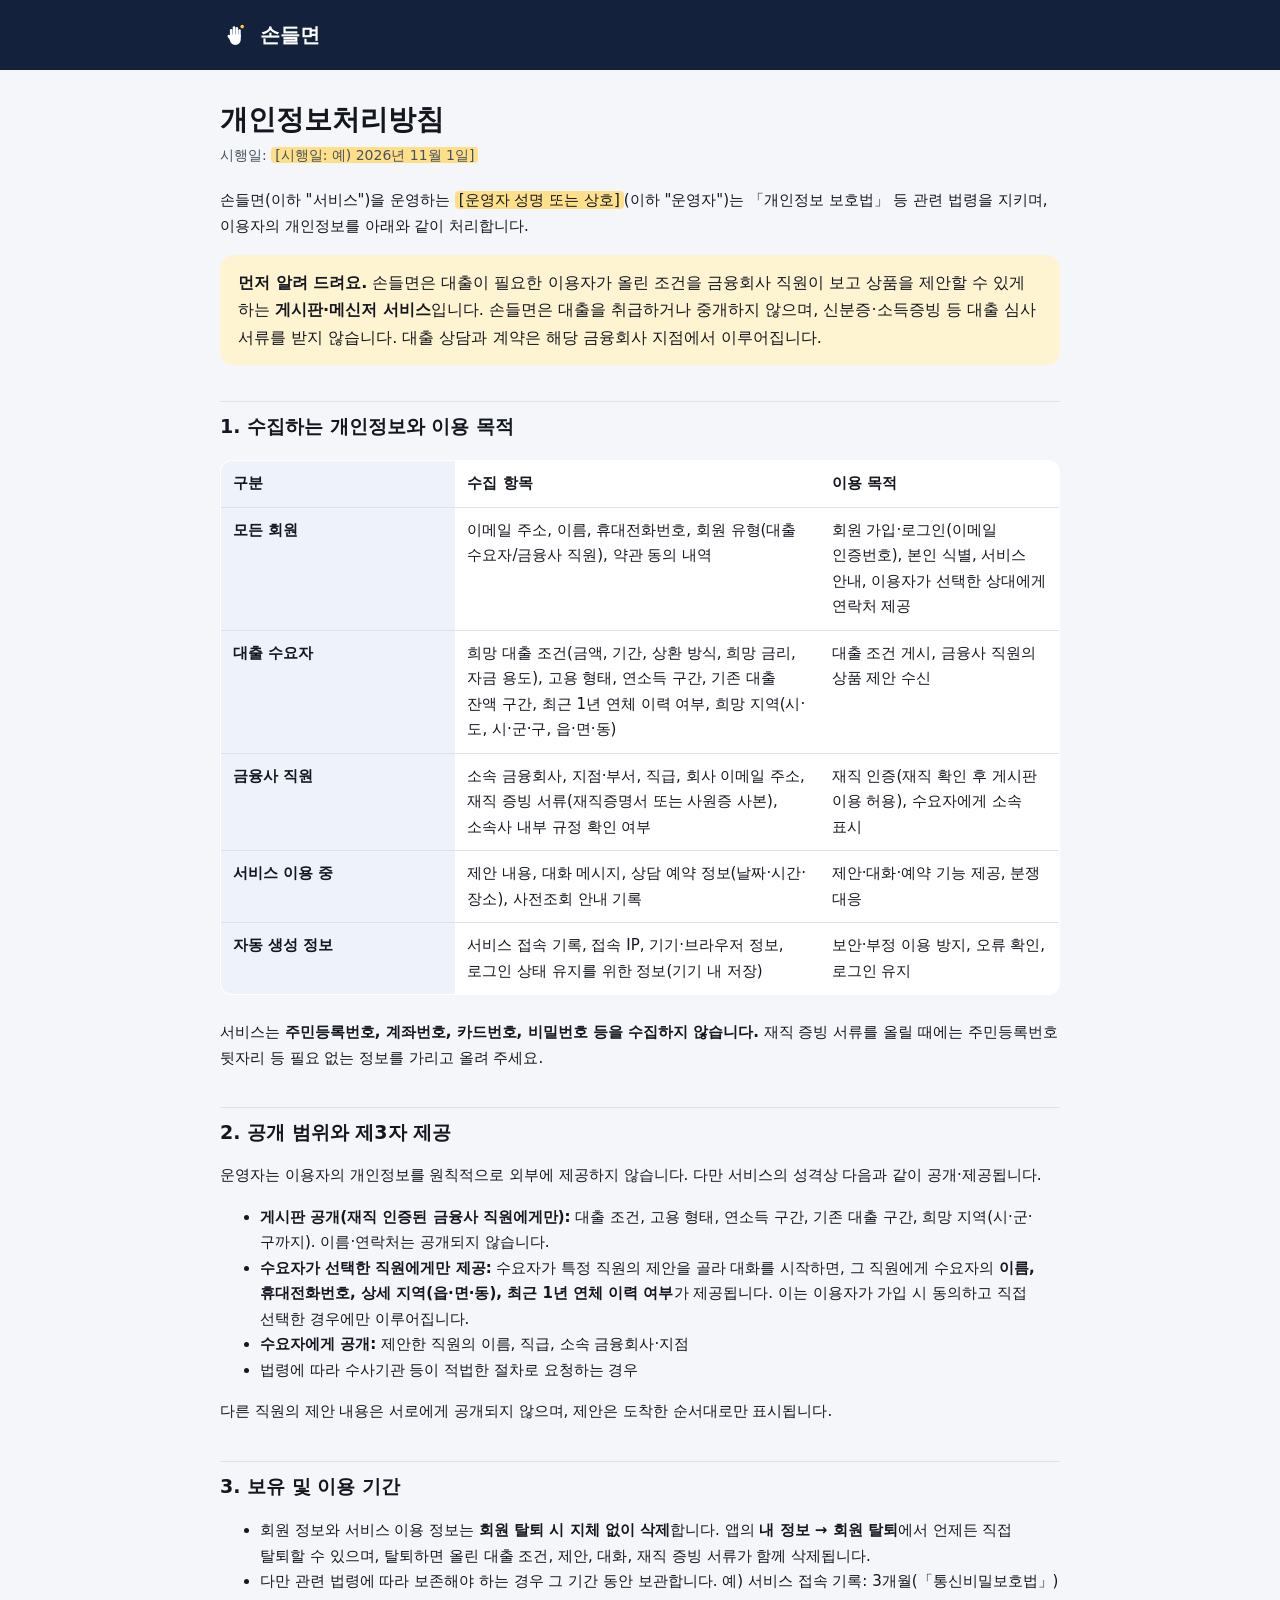
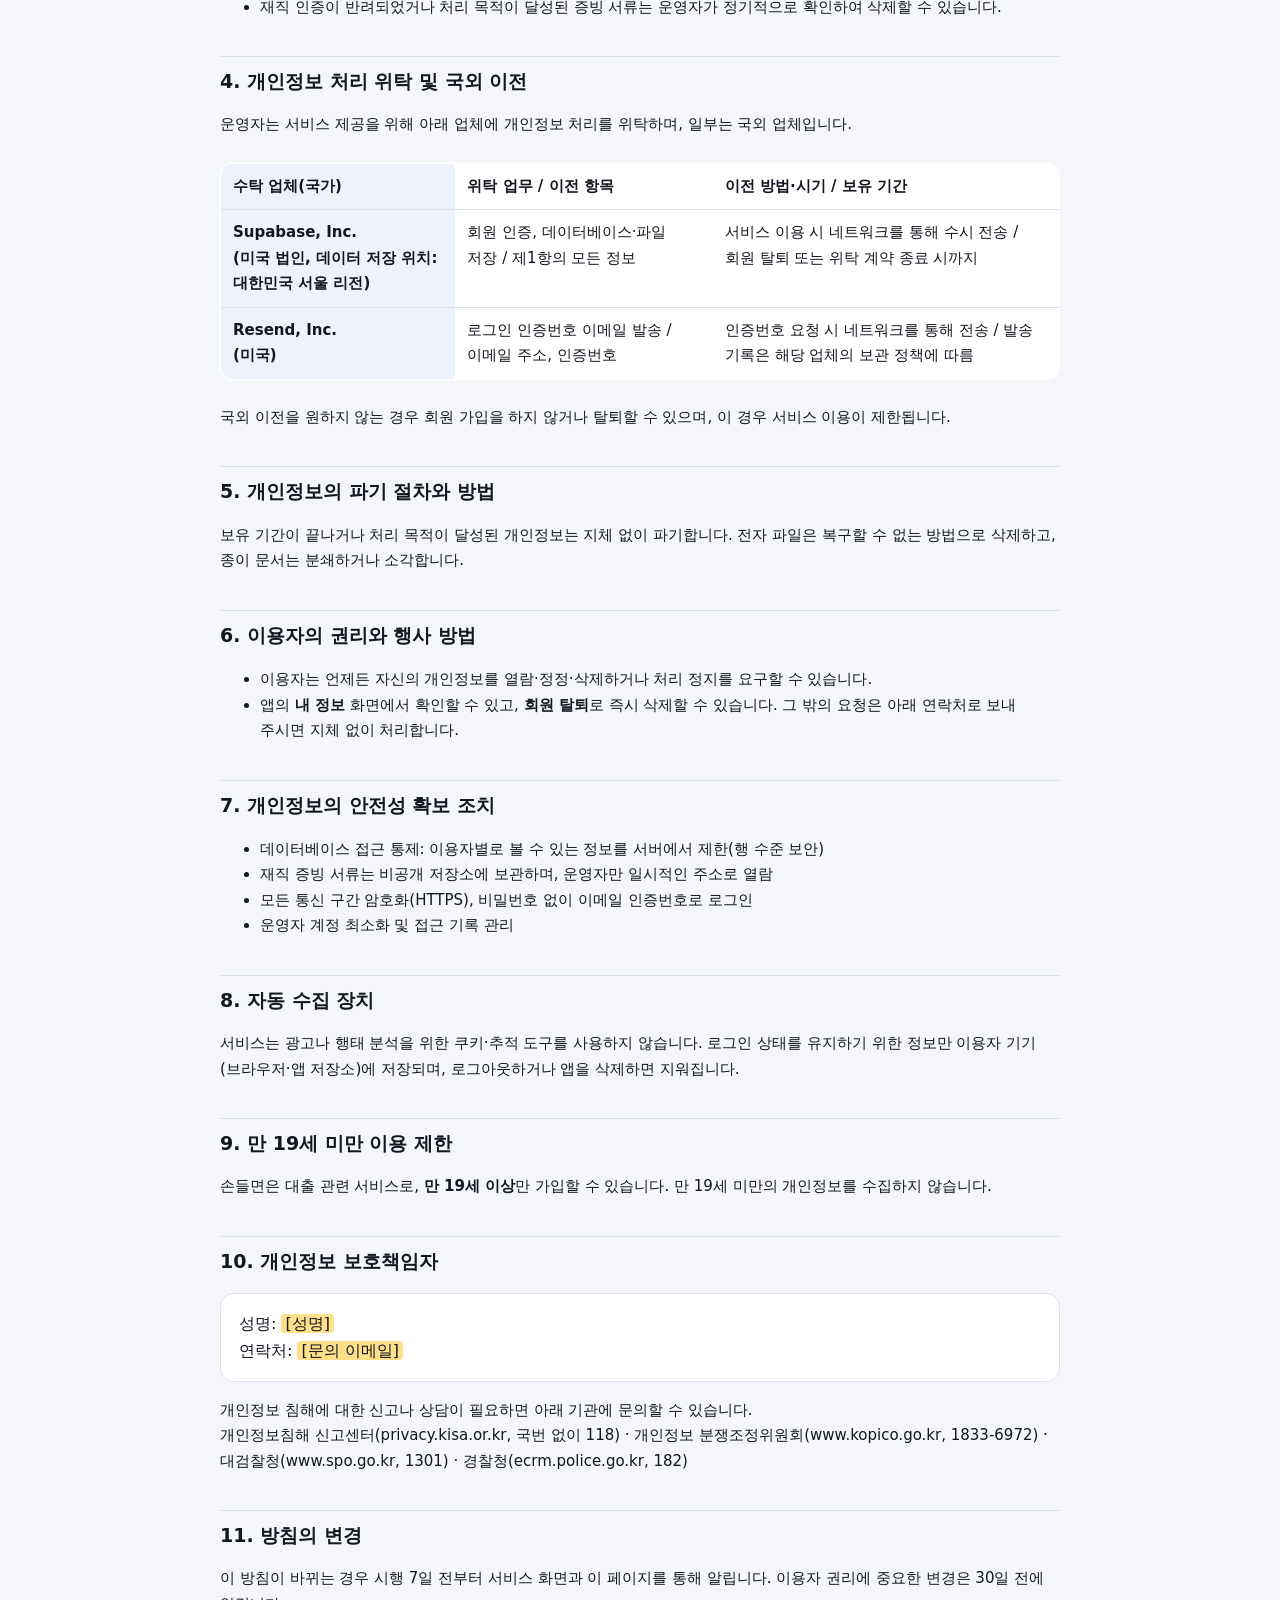
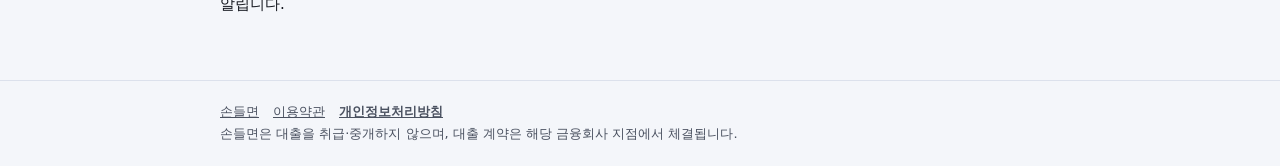
==== privacy.html @ fdf521c5 "손들면 홈페이지: 소개, 개인정보처리방침, 이용약관 Co-Authored-By: Claude Opus 5.5 <noreply@anthropic.com> Claude-Session:" ====
<!doctype html>
<html lang="ko">
<head>
<meta charset="utf-8">
<meta name="viewport" content="width=device-width, initial-scale=1">
<title>개인정보처리방침 — 손들면</title>
<link rel="icon" href="favicon.svg" type="image/svg+xml">
<link rel="stylesheet" href="style.css">
</head>
<body>
<header class="top"><div class="in"><a href="./"><img src="assets/symbol-white.svg" alt="">손들면</a></div></header>
<main>
<h1>개인정보처리방침</h1>
<p class="meta">시행일: <span class="ph">[시행일: 예) 2026년 11월 1일]</span></p>

<p>손들면(이하 "서비스")을 운영하는 <span class="ph">[운영자 성명 또는 상호]</span>(이하 "운영자")는 「개인정보 보호법」 등 관련 법령을 지키며, 이용자의 개인정보를 아래와 같이 처리합니다.</p>

<div class="note"><b>먼저 알려 드려요.</b> 손들면은 대출이 필요한 이용자가 올린 조건을 금융회사 직원이 보고 상품을 제안할 수 있게 하는 <b>게시판·메신저 서비스</b>입니다. 손들면은 대출을 취급하거나 중개하지 않으며, 신분증·소득증빙 등 대출 심사 서류를 받지 않습니다. 대출 상담과 계약은 해당 금융회사 지점에서 이루어집니다.</div>

<h2>1. 수집하는 개인정보와 이용 목적</h2>
<div class="tbl"><table>
<tr><th>구분</th><td><b>수집 항목</b></td><td><b>이용 목적</b></td></tr>
<tr><th>모든 회원</th><td>이메일 주소, 이름, 휴대전화번호, 회원 유형(대출 수요자/금융사 직원), 약관 동의 내역</td><td>회원 가입·로그인(이메일 인증번호), 본인 식별, 서비스 안내, 이용자가 선택한 상대에게 연락처 제공</td></tr>
<tr><th>대출 수요자</th><td>희망 대출 조건(금액, 기간, 상환 방식, 희망 금리, 자금 용도), 고용 형태, 연소득 구간, 기존 대출 잔액 구간, 최근 1년 연체 이력 여부, 희망 지역(시·도, 시·군·구, 읍·면·동)</td><td>대출 조건 게시, 금융사 직원의 상품 제안 수신</td></tr>
<tr><th>금융사 직원</th><td>소속 금융회사, 지점·부서, 직급, 회사 이메일 주소, 재직 증빙 서류(재직증명서 또는 사원증 사본), 소속사 내부 규정 확인 여부</td><td>재직 인증(재직 확인 후 게시판 이용 허용), 수요자에게 소속 표시</td></tr>
<tr><th>서비스 이용 중</th><td>제안 내용, 대화 메시지, 상담 예약 정보(날짜·시간·장소), 사전조회 안내 기록</td><td>제안·대화·예약 기능 제공, 분쟁 대응</td></tr>
<tr><th>자동 생성 정보</th><td>서비스 접속 기록, 접속 IP, 기기·브라우저 정보, 로그인 상태 유지를 위한 정보(기기 내 저장)</td><td>보안·부정 이용 방지, 오류 확인, 로그인 유지</td></tr>
</table></div>
<p>서비스는 <b>주민등록번호, 계좌번호, 카드번호, 비밀번호 등을 수집하지 않습니다.</b> 재직 증빙 서류를 올릴 때에는 주민등록번호 뒷자리 등 필요 없는 정보를 가리고 올려 주세요.</p>

<h2>2. 공개 범위와 제3자 제공</h2>
<p>운영자는 이용자의 개인정보를 원칙적으로 외부에 제공하지 않습니다. 다만 서비스의 성격상 다음과 같이 공개·제공됩니다.</p>
<ul>
<li><b>게시판 공개(재직 인증된 금융사 직원에게만):</b> 대출 조건, 고용 형태, 연소득 구간, 기존 대출 구간, 희망 지역(시·군·구까지). 이름·연락처는 공개되지 않습니다.</li>
<li><b>수요자가 선택한 직원에게만 제공:</b> 수요자가 특정 직원의 제안을 골라 대화를 시작하면, 그 직원에게 수요자의 <b>이름, 휴대전화번호, 상세 지역(읍·면·동), 최근 1년 연체 이력 여부</b>가 제공됩니다. 이는 이용자가 가입 시 동의하고 직접 선택한 경우에만 이루어집니다.</li>
<li><b>수요자에게 공개:</b> 제안한 직원의 이름, 직급, 소속 금융회사·지점</li>
<li>법령에 따라 수사기관 등이 적법한 절차로 요청하는 경우</li>
</ul>
<p>다른 직원의 제안 내용은 서로에게 공개되지 않으며, 제안은 도착한 순서대로만 표시됩니다.</p>

<h2>3. 보유 및 이용 기간</h2>
<ul>
<li>회원 정보와 서비스 이용 정보는 <b>회원 탈퇴 시 지체 없이 삭제</b>합니다. 앱의 <b>내 정보 → 회원 탈퇴</b>에서 언제든 직접 탈퇴할 수 있으며, 탈퇴하면 올린 대출 조건, 제안, 대화, 재직 증빙 서류가 함께 삭제됩니다.</li>
<li>다만 관련 법령에 따라 보존해야 하는 경우 그 기간 동안 보관합니다. 예) 서비스 접속 기록: 3개월(「통신비밀보호법」)</li>
<li>재직 인증이 반려되었거나 처리 목적이 달성된 증빙 서류는 운영자가 정기적으로 확인하여 삭제할 수 있습니다.</li>
</ul>

<h2>4. 개인정보 처리 위탁 및 국외 이전</h2>
<p>운영자는 서비스 제공을 위해 아래 업체에 개인정보 처리를 위탁하며, 일부는 국외 업체입니다.</p>
<div class="tbl"><table>
<tr><th>수탁 업체(국가)</th><td><b>위탁 업무 / 이전 항목</b></td><td><b>이전 방법·시기 / 보유 기간</b></td></tr>
<tr><th>Supabase, Inc.<br>(미국 법인, 데이터 저장 위치: 대한민국 서울 리전)</th><td>회원 인증, 데이터베이스·파일 저장 / 제1항의 모든 정보</td><td>서비스 이용 시 네트워크를 통해 수시 전송 / 회원 탈퇴 또는 위탁 계약 종료 시까지</td></tr>
<tr><th>Resend, Inc.<br>(미국)</th><td>로그인 인증번호 이메일 발송 / 이메일 주소, 인증번호</td><td>인증번호 요청 시 네트워크를 통해 전송 / 발송 기록은 해당 업체의 보관 정책에 따름</td></tr>
</table></div>
<p>국외 이전을 원하지 않는 경우 회원 가입을 하지 않거나 탈퇴할 수 있으며, 이 경우 서비스 이용이 제한됩니다.</p>

<h2>5. 개인정보의 파기 절차와 방법</h2>
<p>보유 기간이 끝나거나 처리 목적이 달성된 개인정보는 지체 없이 파기합니다. 전자 파일은 복구할 수 없는 방법으로 삭제하고, 종이 문서는 분쇄하거나 소각합니다.</p>

<h2>6. 이용자의 권리와 행사 방법</h2>
<ul>
<li>이용자는 언제든 자신의 개인정보를 열람·정정·삭제하거나 처리 정지를 요구할 수 있습니다.</li>
<li>앱의 <b>내 정보</b> 화면에서 확인할 수 있고, <b>회원 탈퇴</b>로 즉시 삭제할 수 있습니다. 그 밖의 요청은 아래 연락처로 보내 주시면 지체 없이 처리합니다.</li>
</ul>

<h2>7. 개인정보의 안전성 확보 조치</h2>
<ul>
<li>데이터베이스 접근 통제: 이용자별로 볼 수 있는 정보를 서버에서 제한(행 수준 보안)</li>
<li>재직 증빙 서류는 비공개 저장소에 보관하며, 운영자만 일시적인 주소로 열람</li>
<li>모든 통신 구간 암호화(HTTPS), 비밀번호 없이 이메일 인증번호로 로그인</li>
<li>운영자 계정 최소화 및 접근 기록 관리</li>
</ul>

<h2>8. 자동 수집 장치</h2>
<p>서비스는 광고나 행태 분석을 위한 쿠키·추적 도구를 사용하지 않습니다. 로그인 상태를 유지하기 위한 정보만 이용자 기기(브라우저·앱 저장소)에 저장되며, 로그아웃하거나 앱을 삭제하면 지워집니다.</p>

<h2>9. 만 19세 미만 이용 제한</h2>
<p>손들면은 대출 관련 서비스로, <b>만 19세 이상</b>만 가입할 수 있습니다. 만 19세 미만의 개인정보를 수집하지 않습니다.</p>

<h2>10. 개인정보 보호책임자</h2>
<div class="box">
성명: <span class="ph">[성명]</span><br>
연락처: <span class="ph">[문의 이메일]</span>
</div>
<p>개인정보 침해에 대한 신고나 상담이 필요하면 아래 기관에 문의할 수 있습니다.<br>
개인정보침해 신고센터(privacy.kisa.or.kr, 국번 없이 118) · 개인정보 분쟁조정위원회(www.kopico.go.kr, 1833-6972) · 대검찰청(www.spo.go.kr, 1301) · 경찰청(ecrm.police.go.kr, 182)</p>

<h2>11. 방침의 변경</h2>
<p>이 방침이 바뀌는 경우 시행 7일 전부터 서비스 화면과 이 페이지를 통해 알립니다. 이용자 권리에 중요한 변경은 30일 전에 알립니다.</p>
</main>
<footer><div class="in"><a href="./">손들면</a><a href="terms.html">이용약관</a><a href="privacy.html"><b>개인정보처리방침</b></a><br>손들면은 대출을 취급·중개하지 않으며, 대출 계약은 해당 금융회사 지점에서 체결됩니다.</div></footer>
</body>
</html>
---- style.css ----
:root{--navy:#14213D;--yellow:#FFC83D;--blue:#1D4ED8;--ink:#14171F;--ink2:#4A5160;--line:#DCE1EC;--bg:#F4F6FA}
*{box-sizing:border-box}
body{margin:0;background:var(--bg);color:var(--ink);font-family:'Noto Sans KR',system-ui,-apple-system,'Apple SD Gothic Neo','Malgun Gothic',sans-serif;line-height:1.7;word-break:keep-all;overflow-wrap:break-word}
a{color:var(--blue)}
.top{background:var(--navy);color:#fff}
.top .in{max-width:880px;margin:0 auto;padding:18px 20px;display:flex;align-items:center;gap:10px}
.top a{color:#fff;text-decoration:none;display:flex;align-items:center;gap:10px;font-weight:900;font-size:20px}
.top img{width:30px;height:30px}
main{max-width:880px;margin:0 auto;padding:32px 20px 48px}
h1{font-size:28px;line-height:1.3;margin:0 0 6px}
h2{font-size:19px;margin:36px 0 8px;padding-top:8px;border-top:1px solid var(--line)}
h3{font-size:16px;margin:20px 0 4px}
p,li,td,th{font-size:15px}
.meta{color:var(--ink2);font-size:14px;margin:0 0 20px}
.box{background:#fff;border:1px solid var(--line);border-radius:14px;padding:16px 18px;margin:16px 0}
.note{background:#FFF4D2;border-radius:14px;padding:14px 18px;margin:16px 0}
table{width:100%;border-collapse:collapse;background:#fff;border:1px solid var(--line);border-radius:12px;overflow:hidden;margin:10px 0}
th,td{border-bottom:1px solid var(--line);padding:10px 12px;text-align:left;vertical-align:top}
th{background:#EEF2FB;font-weight:700;width:28%}
.tbl{overflow-x:auto}
footer{border-top:1px solid var(--line);color:var(--ink2);font-size:13px}
footer .in{max-width:880px;margin:0 auto;padding:20px}
footer a{color:var(--ink2);margin-right:14px}
.ph{background:#FFE08A;padding:0 4px;border-radius:4px}
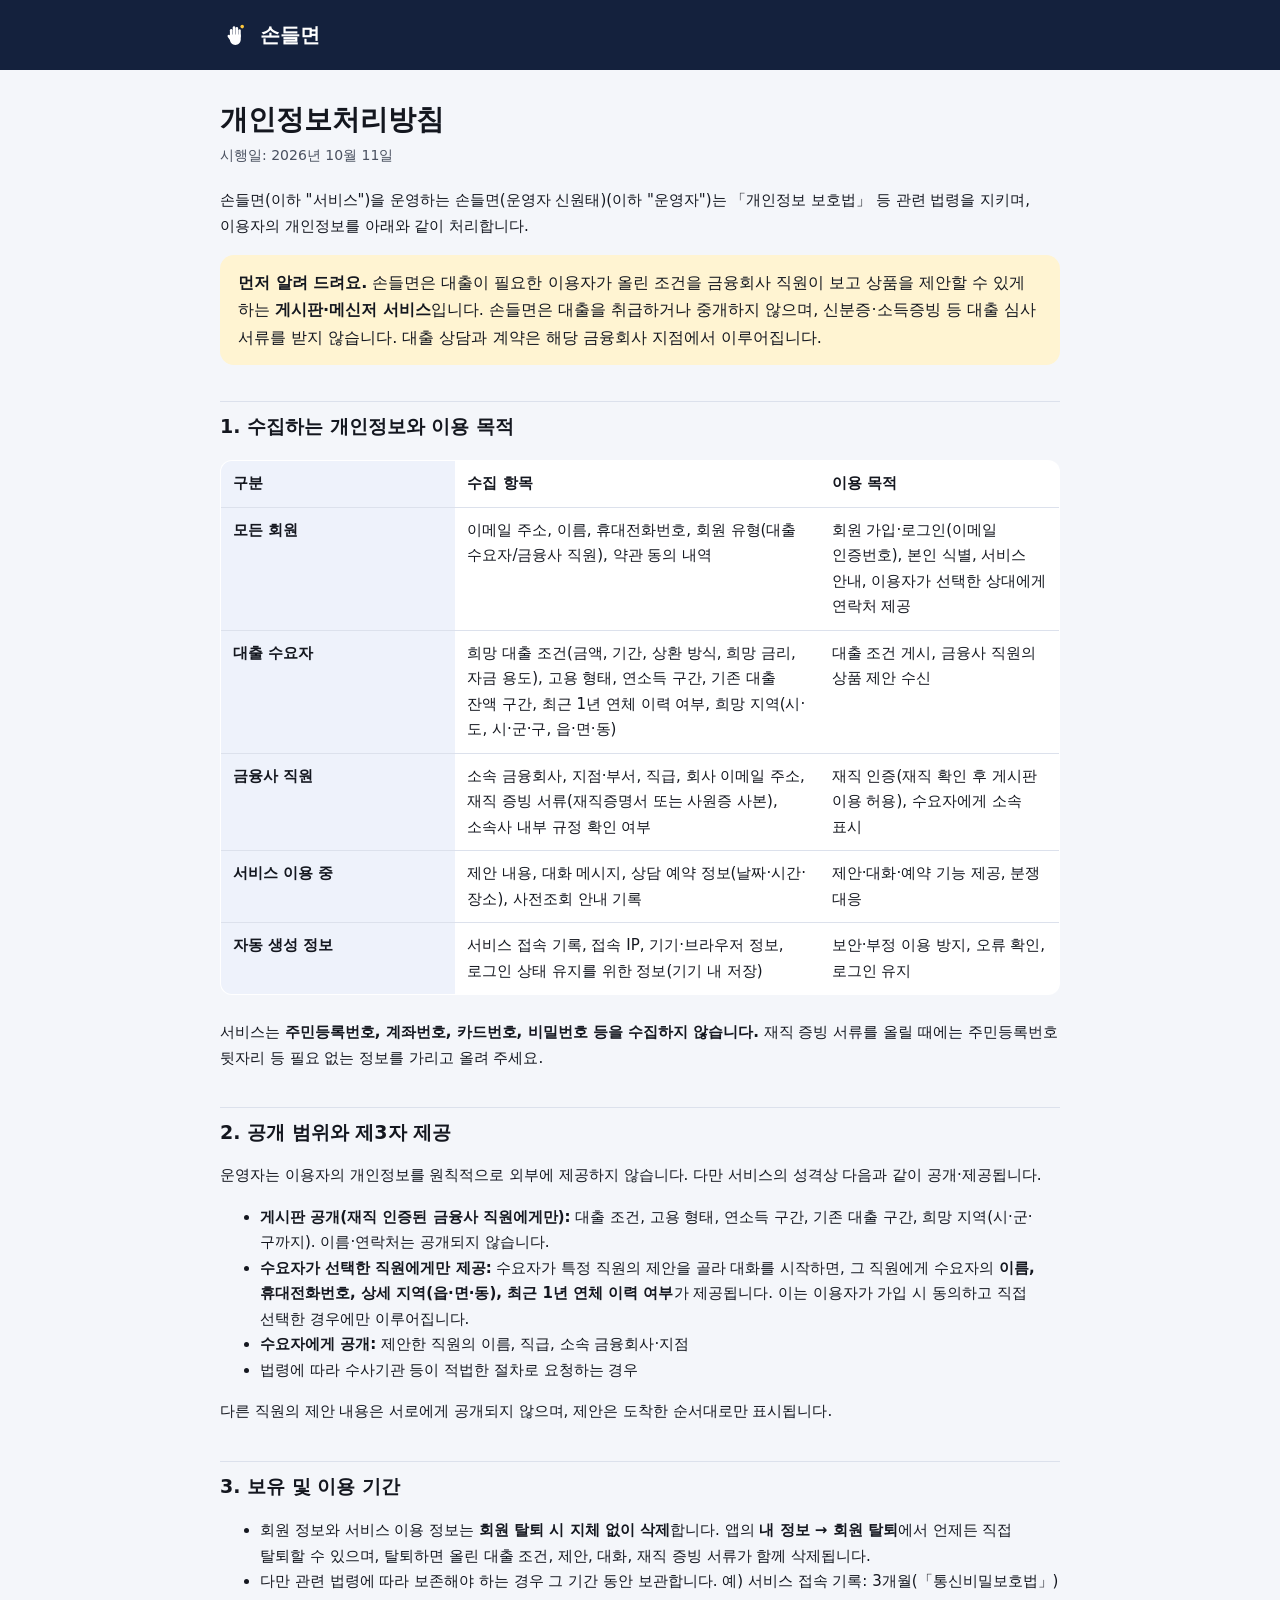
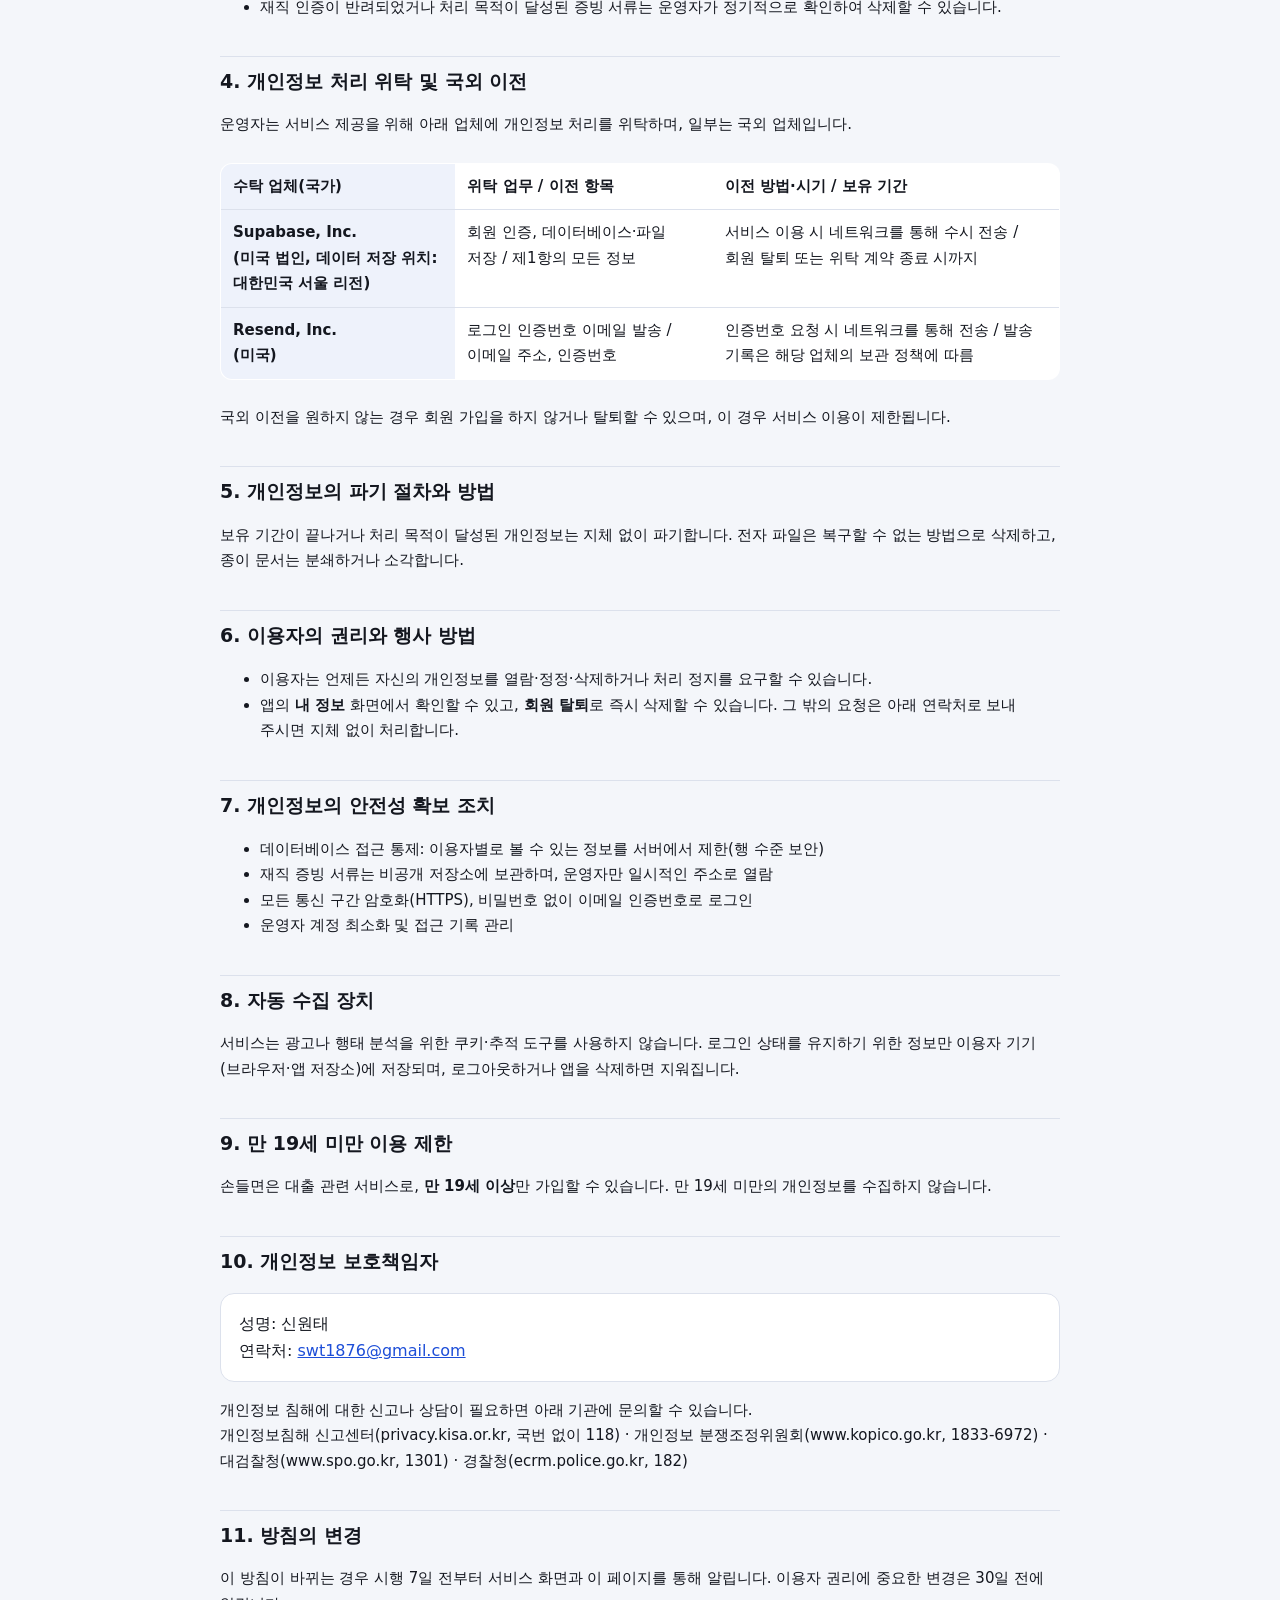
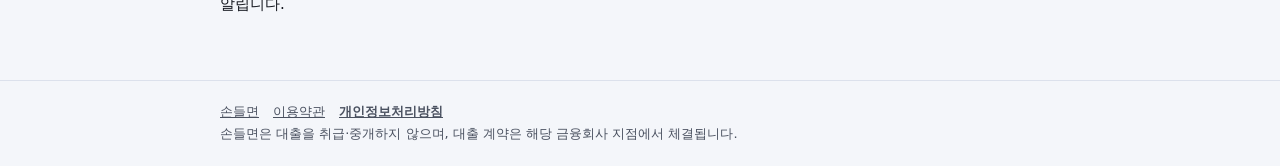
==== commit 24d6fe31: "운영자·문의처·시행일 기재 Co-Authored-By: Claude Opus 5.5 <noreply@anthropic.com> Claude-Session: https://claud" ====
--- a/privacy.html
+++ b/privacy.html
@@ -11,9 +11,9 @@
 <header class="top"><div class="in"><a href="./"><img src="assets/symbol-white.svg" alt="">손들면</a></div></header>
 <main>
 <h1>개인정보처리방침</h1>
-<p class="meta">시행일: <span class="ph">[시행일: 예) 2026년 11월 1일]</span></p>
+<p class="meta">시행일: 2026년 10월 11일</p>
 
-<p>손들면(이하 "서비스")을 운영하는 <span class="ph">[운영자 성명 또는 상호]</span>(이하 "운영자")는 「개인정보 보호법」 등 관련 법령을 지키며, 이용자의 개인정보를 아래와 같이 처리합니다.</p>
+<p>손들면(이하 "서비스")을 운영하는 손들면(운영자 신원태)(이하 "운영자")는 「개인정보 보호법」 등 관련 법령을 지키며, 이용자의 개인정보를 아래와 같이 처리합니다.</p>
 
 <div class="note"><b>먼저 알려 드려요.</b> 손들면은 대출이 필요한 이용자가 올린 조건을 금융회사 직원이 보고 상품을 제안할 수 있게 하는 <b>게시판·메신저 서비스</b>입니다. 손들면은 대출을 취급하거나 중개하지 않으며, 신분증·소득증빙 등 대출 심사 서류를 받지 않습니다. 대출 상담과 계약은 해당 금융회사 지점에서 이루어집니다.</div>
 
@@ -79,8 +79,8 @@
 
 <h2>10. 개인정보 보호책임자</h2>
 <div class="box">
-성명: <span class="ph">[성명]</span><br>
-연락처: <span class="ph">[문의 이메일]</span>
+성명: 신원태<br>
+연락처: <a href="mailto:swt1876@gmail.com">swt1876@gmail.com</a>
 </div>
 <p>개인정보 침해에 대한 신고나 상담이 필요하면 아래 기관에 문의할 수 있습니다.<br>
 개인정보침해 신고센터(privacy.kisa.or.kr, 국번 없이 118) · 개인정보 분쟁조정위원회(www.kopico.go.kr, 1833-6972) · 대검찰청(www.spo.go.kr, 1301) · 경찰청(ecrm.police.go.kr, 182)</p>
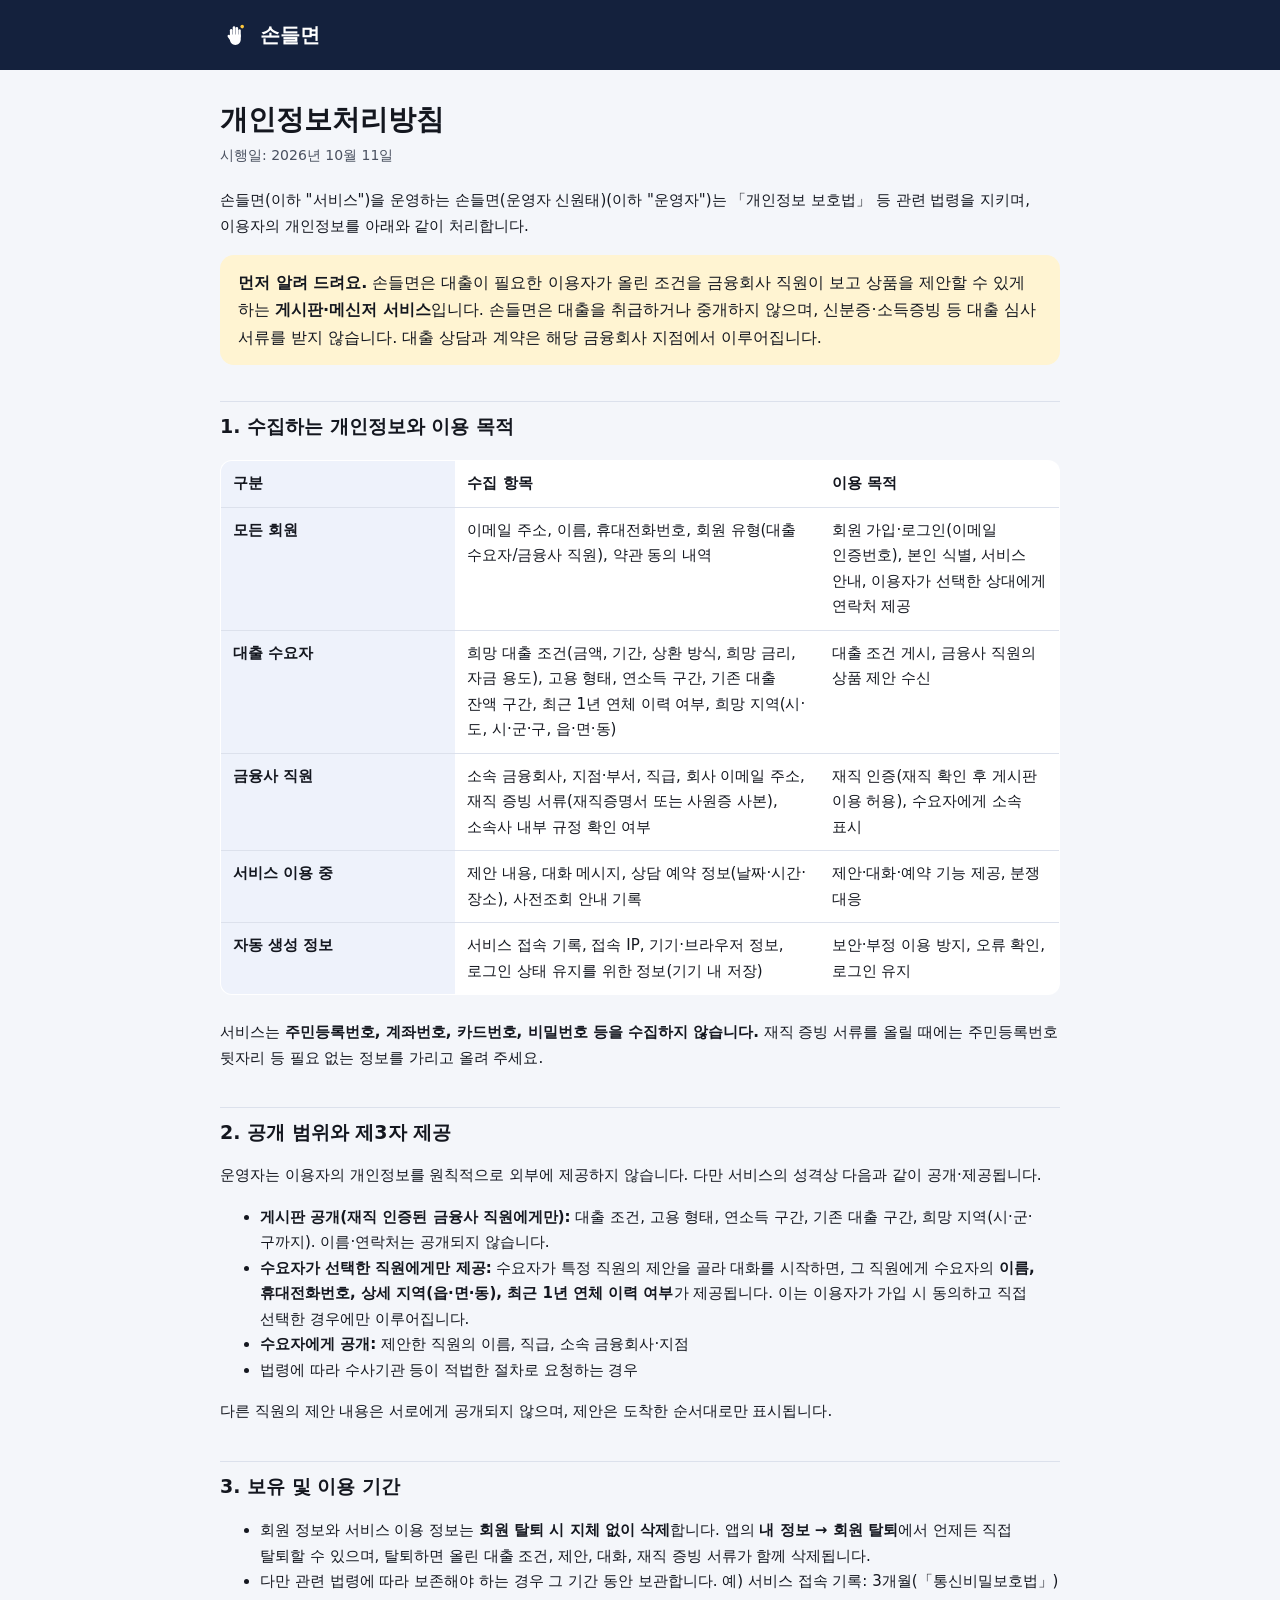
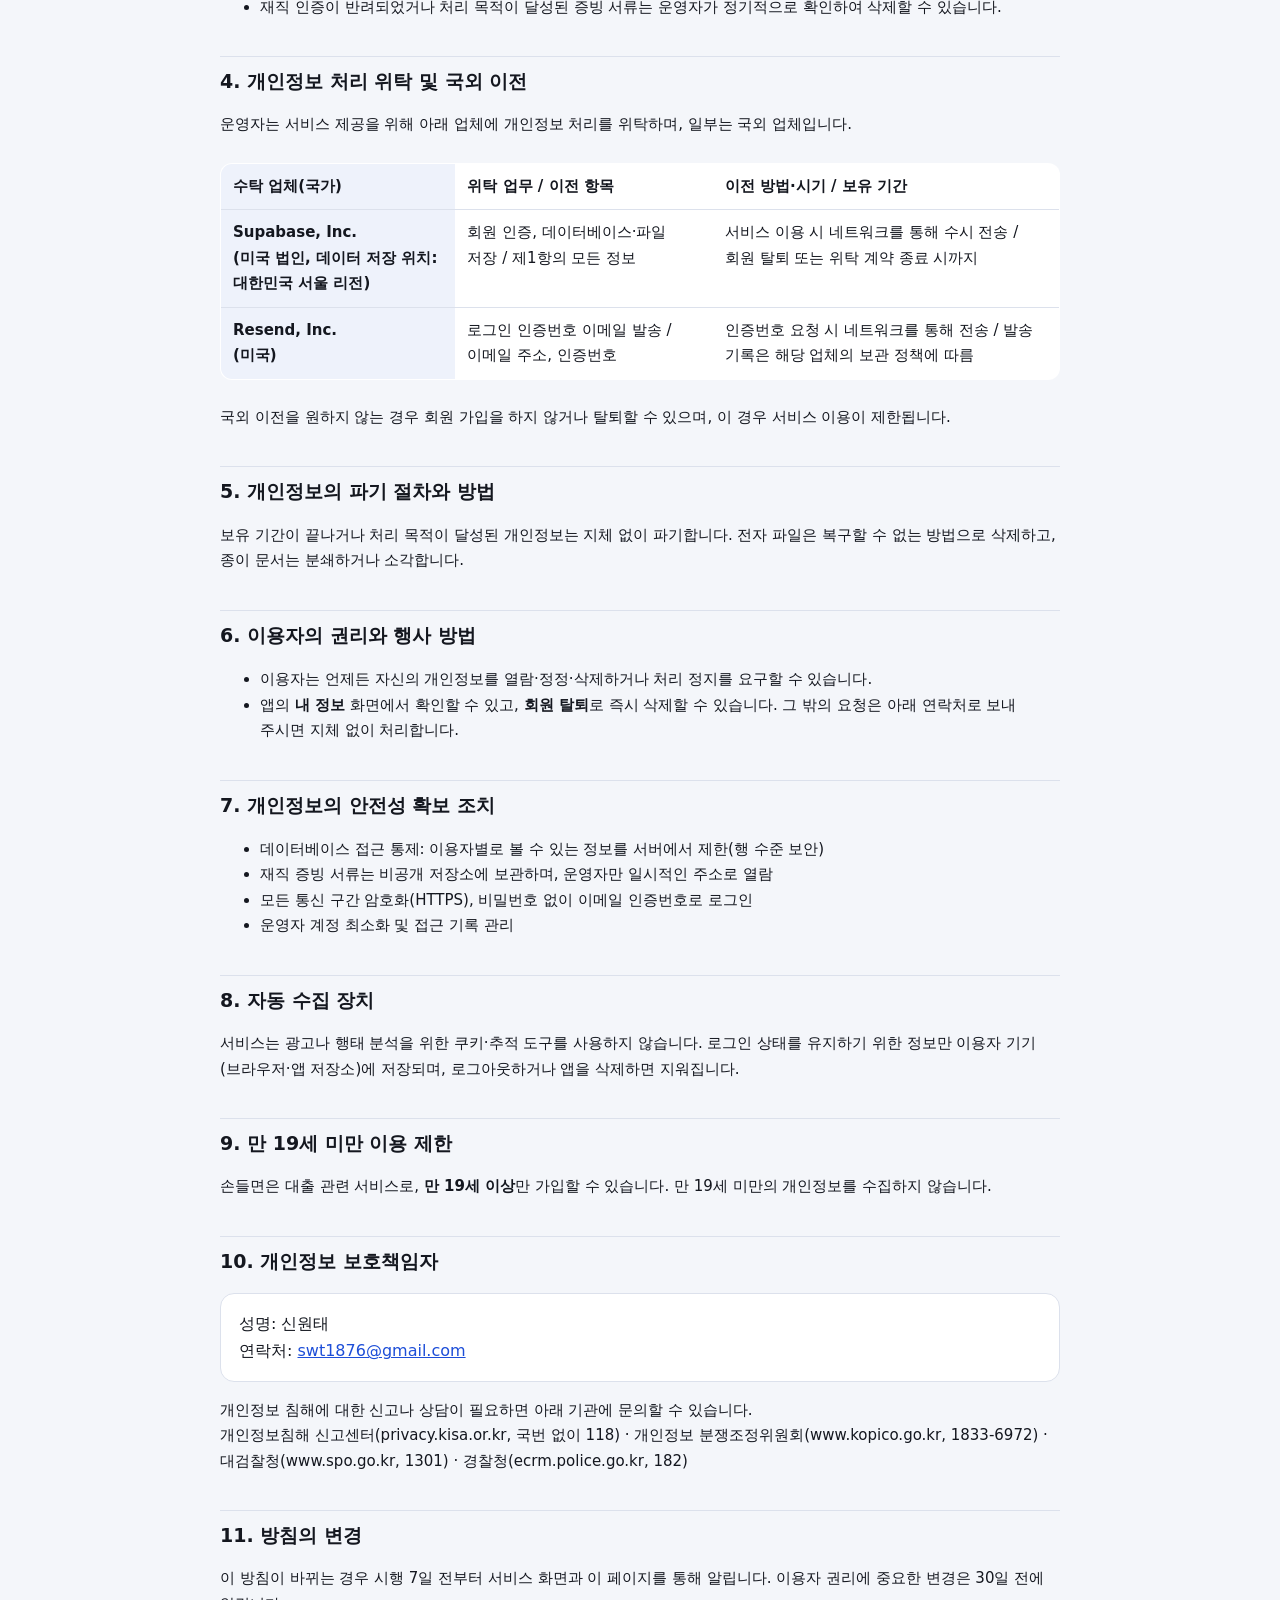
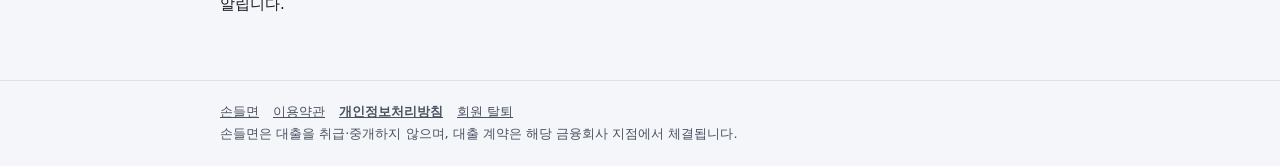
==== commit 20229547: "회원 탈퇴·데이터 삭제 안내 페이지 (플레이스토어 계정 삭제 URL) Co-Authored-By: Claude Opus 5.5 <noreply@anthropic.com> Claud" ====
--- a/privacy.html
+++ b/privacy.html
@@ -88,6 +88,6 @@
 <h2>11. 방침의 변경</h2>
 <p>이 방침이 바뀌는 경우 시행 7일 전부터 서비스 화면과 이 페이지를 통해 알립니다. 이용자 권리에 중요한 변경은 30일 전에 알립니다.</p>
 </main>
-<footer><div class="in"><a href="./">손들면</a><a href="terms.html">이용약관</a><a href="privacy.html"><b>개인정보처리방침</b></a><br>손들면은 대출을 취급·중개하지 않으며, 대출 계약은 해당 금융회사 지점에서 체결됩니다.</div></footer>
+<footer><div class="in"><a href="./">손들면</a><a href="terms.html">이용약관</a><a href="privacy.html"><b>개인정보처리방침</b></a><a href="delete-account.html">회원 탈퇴</a><br>손들면은 대출을 취급·중개하지 않으며, 대출 계약은 해당 금융회사 지점에서 체결됩니다.</div></footer>
 </body>
 </html>
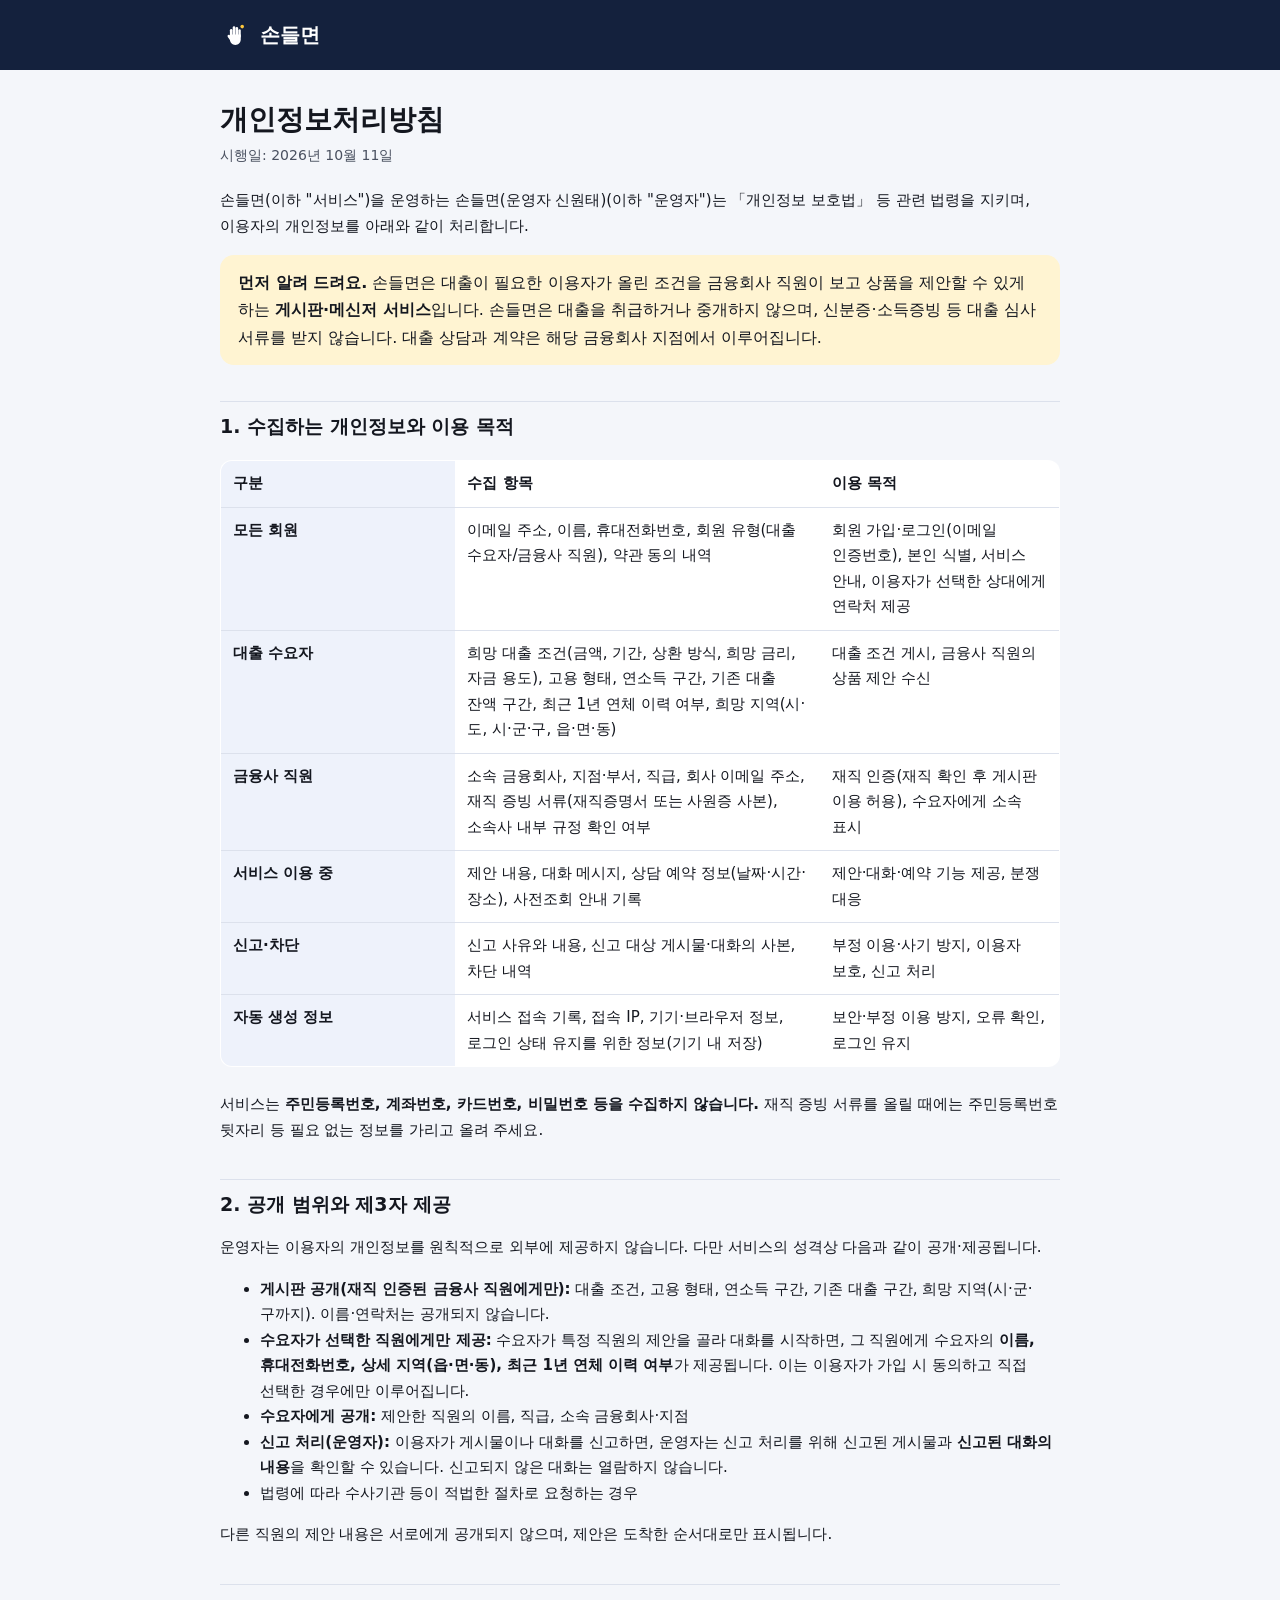
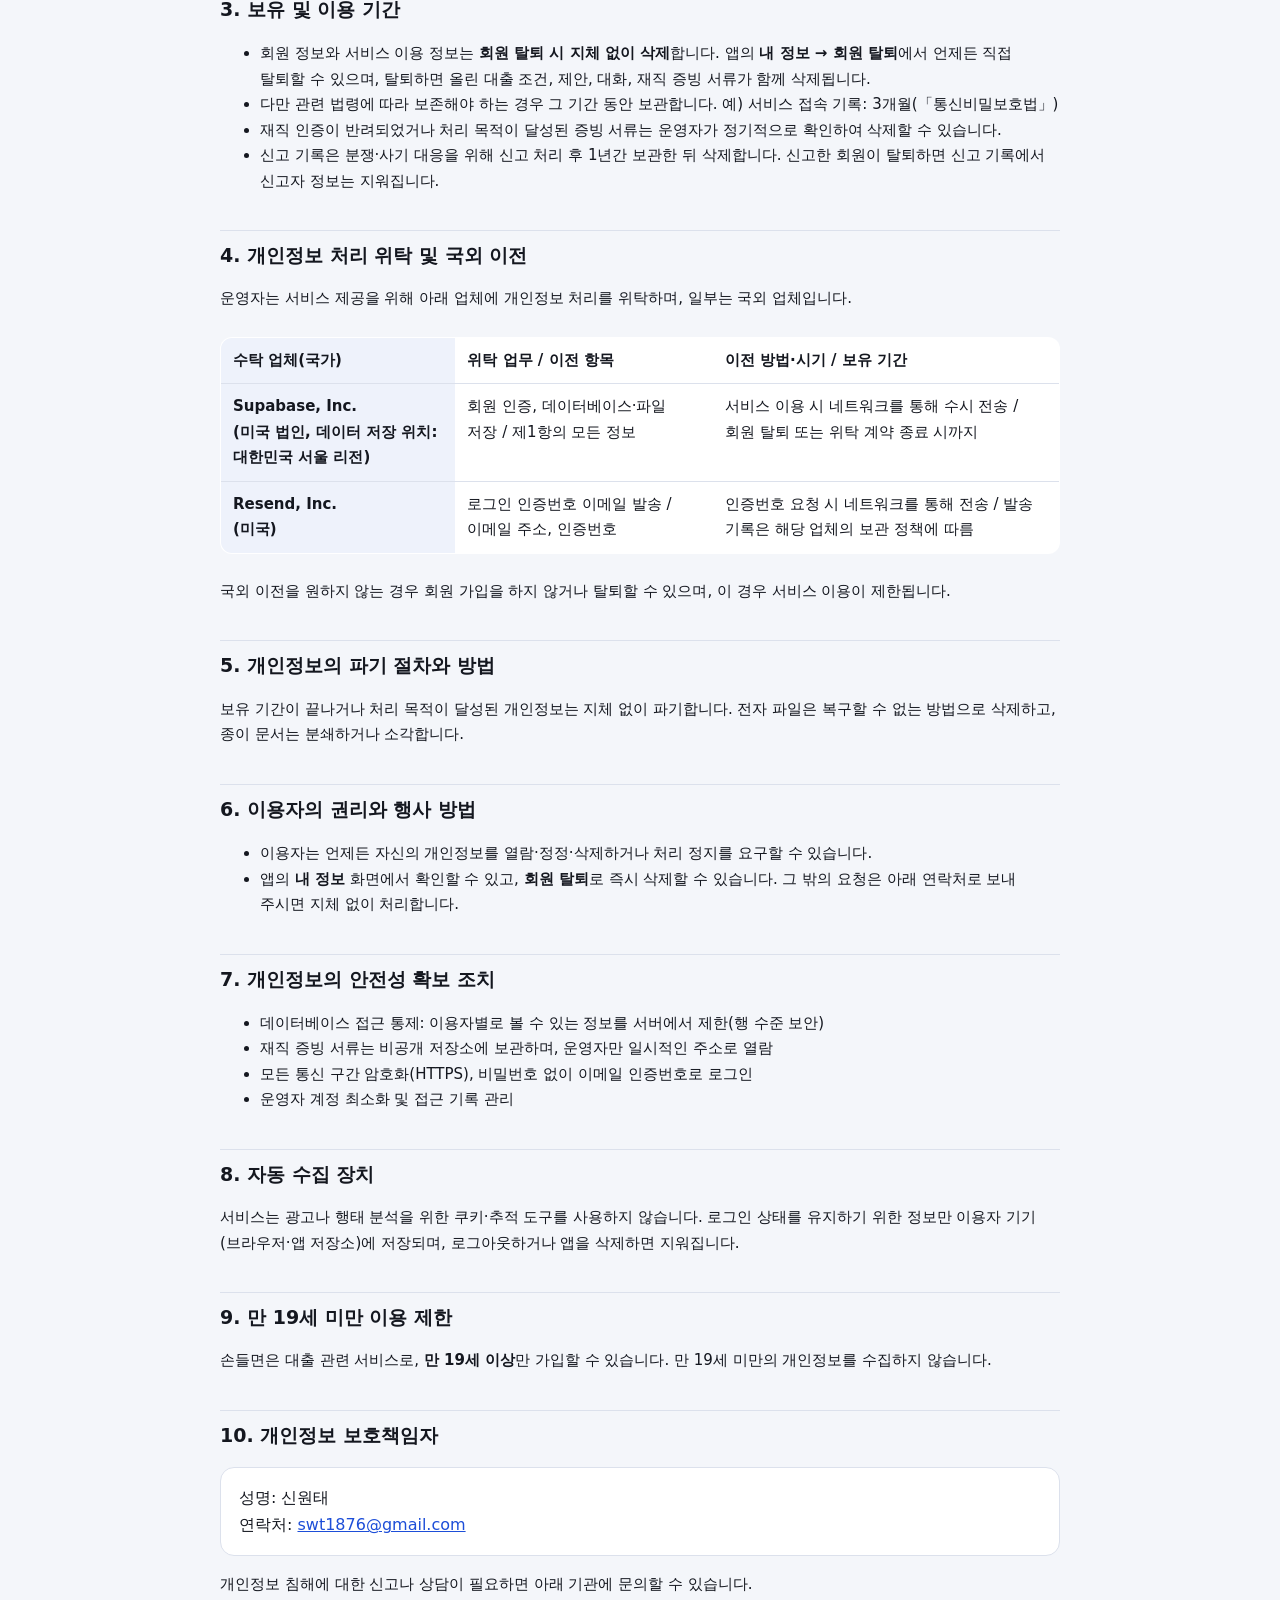
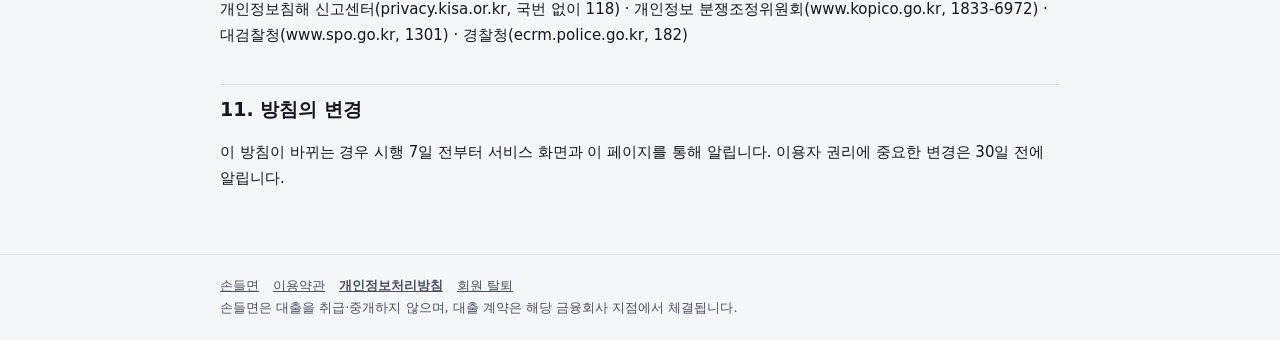
==== commit 0ddfea80: "약관·개인정보처리방침: 신고·차단 기능 반영 Co-Authored-By: Claude Opus 5.5 <noreply@anthropic.com> Claude-Session: htt" ====
--- a/privacy.html
+++ b/privacy.html
@@ -24,6 +24,7 @@
 <tr><th>대출 수요자</th><td>희망 대출 조건(금액, 기간, 상환 방식, 희망 금리, 자금 용도), 고용 형태, 연소득 구간, 기존 대출 잔액 구간, 최근 1년 연체 이력 여부, 희망 지역(시·도, 시·군·구, 읍·면·동)</td><td>대출 조건 게시, 금융사 직원의 상품 제안 수신</td></tr>
 <tr><th>금융사 직원</th><td>소속 금융회사, 지점·부서, 직급, 회사 이메일 주소, 재직 증빙 서류(재직증명서 또는 사원증 사본), 소속사 내부 규정 확인 여부</td><td>재직 인증(재직 확인 후 게시판 이용 허용), 수요자에게 소속 표시</td></tr>
 <tr><th>서비스 이용 중</th><td>제안 내용, 대화 메시지, 상담 예약 정보(날짜·시간·장소), 사전조회 안내 기록</td><td>제안·대화·예약 기능 제공, 분쟁 대응</td></tr>
+<tr><th>신고·차단</th><td>신고 사유와 내용, 신고 대상 게시물·대화의 사본, 차단 내역</td><td>부정 이용·사기 방지, 이용자 보호, 신고 처리</td></tr>
 <tr><th>자동 생성 정보</th><td>서비스 접속 기록, 접속 IP, 기기·브라우저 정보, 로그인 상태 유지를 위한 정보(기기 내 저장)</td><td>보안·부정 이용 방지, 오류 확인, 로그인 유지</td></tr>
 </table></div>
 <p>서비스는 <b>주민등록번호, 계좌번호, 카드번호, 비밀번호 등을 수집하지 않습니다.</b> 재직 증빙 서류를 올릴 때에는 주민등록번호 뒷자리 등 필요 없는 정보를 가리고 올려 주세요.</p>
@@ -34,6 +35,7 @@
 <li><b>게시판 공개(재직 인증된 금융사 직원에게만):</b> 대출 조건, 고용 형태, 연소득 구간, 기존 대출 구간, 희망 지역(시·군·구까지). 이름·연락처는 공개되지 않습니다.</li>
 <li><b>수요자가 선택한 직원에게만 제공:</b> 수요자가 특정 직원의 제안을 골라 대화를 시작하면, 그 직원에게 수요자의 <b>이름, 휴대전화번호, 상세 지역(읍·면·동), 최근 1년 연체 이력 여부</b>가 제공됩니다. 이는 이용자가 가입 시 동의하고 직접 선택한 경우에만 이루어집니다.</li>
 <li><b>수요자에게 공개:</b> 제안한 직원의 이름, 직급, 소속 금융회사·지점</li>
+<li><b>신고 처리(운영자):</b> 이용자가 게시물이나 대화를 신고하면, 운영자는 신고 처리를 위해 신고된 게시물과 <b>신고된 대화의 내용</b>을 확인할 수 있습니다. 신고되지 않은 대화는 열람하지 않습니다.</li>
 <li>법령에 따라 수사기관 등이 적법한 절차로 요청하는 경우</li>
 </ul>
 <p>다른 직원의 제안 내용은 서로에게 공개되지 않으며, 제안은 도착한 순서대로만 표시됩니다.</p>
@@ -43,6 +45,7 @@
 <li>회원 정보와 서비스 이용 정보는 <b>회원 탈퇴 시 지체 없이 삭제</b>합니다. 앱의 <b>내 정보 → 회원 탈퇴</b>에서 언제든 직접 탈퇴할 수 있으며, 탈퇴하면 올린 대출 조건, 제안, 대화, 재직 증빙 서류가 함께 삭제됩니다.</li>
 <li>다만 관련 법령에 따라 보존해야 하는 경우 그 기간 동안 보관합니다. 예) 서비스 접속 기록: 3개월(「통신비밀보호법」)</li>
 <li>재직 인증이 반려되었거나 처리 목적이 달성된 증빙 서류는 운영자가 정기적으로 확인하여 삭제할 수 있습니다.</li>
+<li>신고 기록은 분쟁·사기 대응을 위해 신고 처리 후 1년간 보관한 뒤 삭제합니다. 신고한 회원이 탈퇴하면 신고 기록에서 신고자 정보는 지워집니다.</li>
 </ul>
 
 <h2>4. 개인정보 처리 위탁 및 국외 이전</h2>
